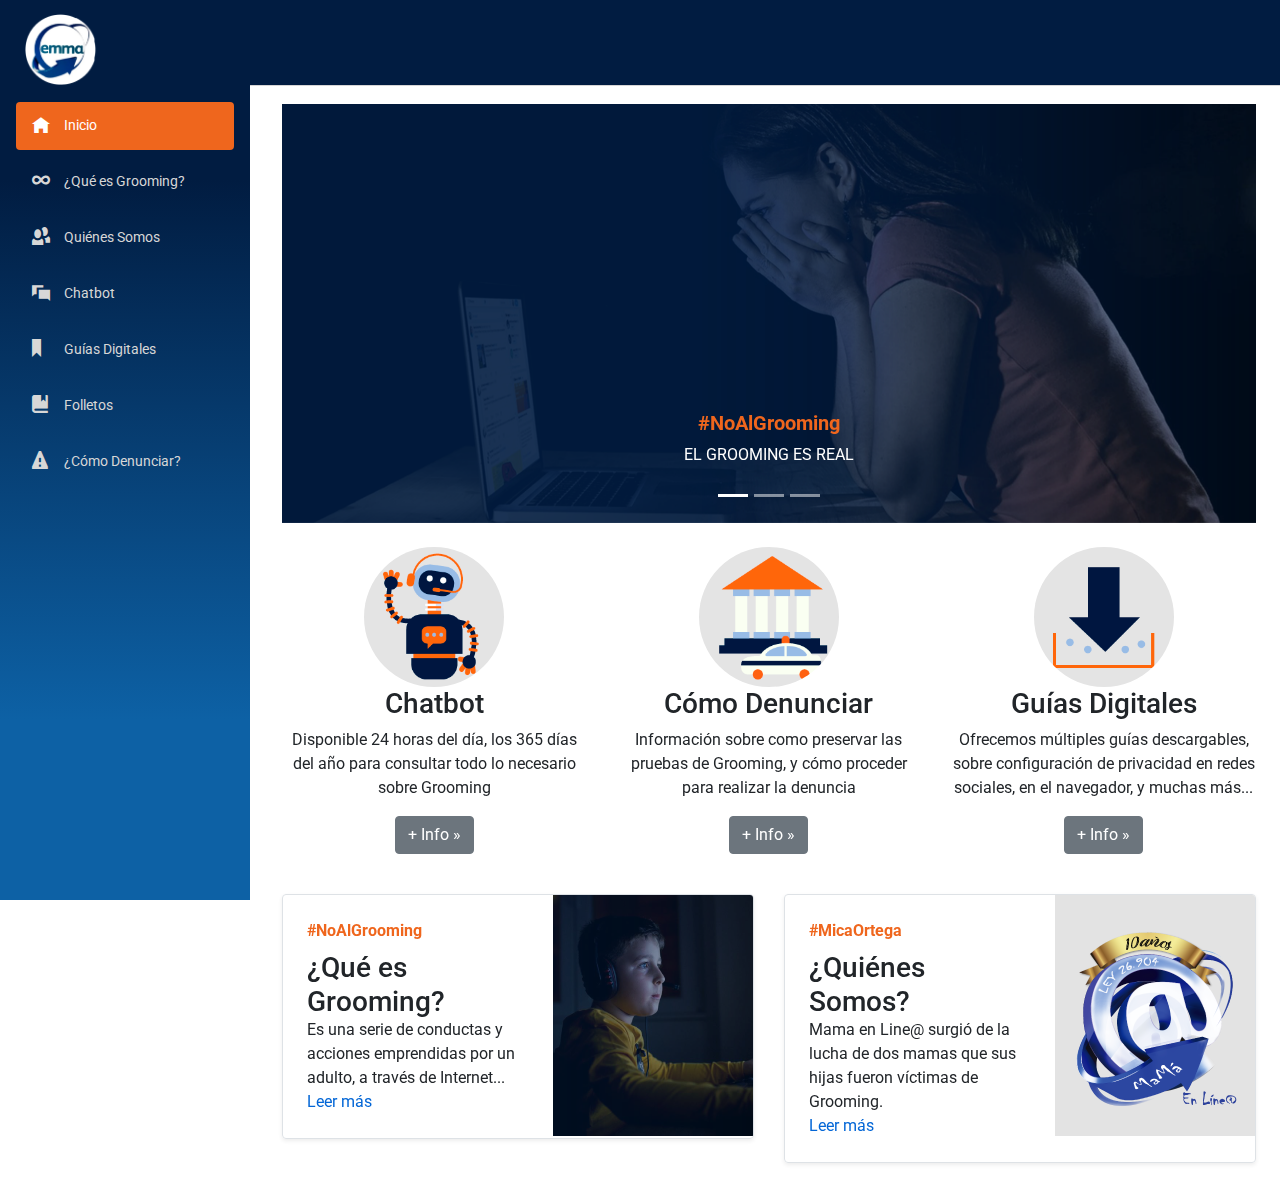
==== index.html @ 9c75d2e2 "Initial commit" ====
﻿<!DOCTYPE html>
<html>

<head>
    <meta charset="utf-8" />
    <meta name="viewport" content="width=device-width, initial-scale=1.0, maximum-scale=1.0, user-scalable=no" />
    <title>Emma</title>
   
    <link href="css/bootstrap.css" rel="stylesheet" />
    <link href="css/bootstrap-reboot.css" rel="stylesheet" />
    <link href="css/bootstrap-grid.css" rel="stylesheet" />  
    <link href="css/app.css" rel="stylesheet" />  
    <link href="css/bp-estilos.css" rel="stylesheet" />   
   <link href="https://fonts.googleapis.com/css2?family=Roboto:wght@100;300;400;700;900&display=swap" rel="stylesheet">
    <link rel="apple-touch-icon" sizes="512x512" href="icon-512.png" />
    
</head>

<body>
    <app>
     
    <div class="sidebar"><!--!-->
    <!--!--><div class="top-row pl-4 navbar navbar-dark"><!--!-->
    <!--!--><a class="navbar-brand text-center" href="index.html"><img src="img/logo.png"></a>
    <button class="navbar-toggler" type="button" data-toggle="collapse" data-target="#menu" aria-controls="navbarSupportedContent"><!--!-->
        <span class="navbar-toggler-icon"></span>
    </button><!--!-->
</div><!--!-->

<div class="collapse" id="menu"><!--!-->
    <ul class="nav flex-column"><!--!-->
        <li class="nav-item px-3"><!--!-->
            <!--!--><a href="index.html" class="nav-link active"><!--!-->
                <span class="oi oi-home" aria-hidden="true"></span> Inicio
            </a><!--!-->
        </li><!--!-->
        <li class="nav-item px-3"><!--!-->
            <!--!--><a href="que_es_grooming.html" class="nav-link "><!--!-->
                <span class="oi oi-infinity" aria-hidden="true"></span> ¿Qué es Grooming?
            </a><!--!-->
        </li><!--!-->
        <li class="nav-item px-3"><!--!-->
            <!--!--><a href="quienes_somos.html" class="nav-link"><!--!-->
                <span class="oi oi-people" aria-hidden="true"></span> Quiénes Somos
            </a><!--!-->
        </li><!--!-->
        <li class="nav-item px-3"><!--!-->
            <!--!--><a href="chatbot.html" class="nav-link "><!--!-->
                <span class="oi oi-chat" id="show-bp" aria-hidden="true"></span> Chatbot
            </a><!--!-->
        </li><!--!-->
        <li class="nav-item px-3"><!--!-->
            <!--!--><a href="guias_digitales.html" class="nav-link"><!--!-->
                <span class="oi oi-bookmark" aria-hidden="true"></span> Guías Digitales
            </a><!--!-->
        </li><!--!-->
        <li class="nav-item px-3"><!--!-->
            <!--!--><a href="folletos.html" class="nav-link"><!--!-->
                <span class="oi oi-book" aria-hidden="true"></span> Folletos
            </a><!--!-->
        </li><!--!-->
        <li class="nav-item px-3"><!--!-->
            <!--!--><a href="denuncias.html" class="nav-link"><!--!-->
                <span class="oi oi-warning" aria-hidden="true"></span>¿Cómo Denunciar?
            </a><!--!-->
        </li><!--!-->
    </ul><!--!-->
</div><!--!-->
</div>

<div class="main"><!--!-->
    <!--!--><div class="top-row px-4">
       
    </div>

    <div class="content px-4"><!--!-->
        <!--!--><!--!-->
        <div class="containter-fluid">
        <div id="carouselExampleIndicators" class="carousel slide" data-ride="carousel">
          <ol class="carousel-indicators">
            <li data-target="#carouselExampleIndicators" data-slide-to="0" class="active"></li>
            <li data-target="#carouselExampleIndicators" data-slide-to="1"></li>
            <li data-target="#carouselExampleIndicators" data-slide-to="2"></li>
          </ol>
          <div class="carousel-inner">
            <div class="carousel-item active">
              <img src="img/slide1.png" class="d-block w-100" alt="...">
              <div class="carousel-caption d-none d-md-block">
                  <h5>#NoAlGrooming</h5>
                  <p>EL GROOMING ES REAL</p>
                </div>
            </div>
            <div class="carousel-item">
              <img src="img/slide1.png" class="d-block w-100" alt="...">
              <div class="carousel-caption d-none d-md-block">
              <h5>#NoAlGrooming</h5>
                  <p>EL GROOMING LE SUCEDE A 3 DE CADA 5 MENORES EN ARGENTINA</p>
               </div>   
                </div>
            
            <div class="carousel-item">
              <img src="img/slide1.png" class="d-block w-100" alt="...">
              <div class="carousel-caption d-none d-md-block">
              <h5 >#NoAlGrooming</h5>
                  <p>ES NECESARIO DENUNCIAR LOS CASOS DE GROOMING</p>
              </div>
                </div>
            </div>
          </div>
         
          <a class="carousel-control-next" href="#carouselExampleIndicators" role="button" data-slide="next">
            <span class="carousel-control-next-icon" aria-hidden="true"></span>
            <span class="sr-only">Next</span>
          </a>
      </div>
      <!-- circulos -->
      <div class="row text-center mt-4">
      <div class="col-lg-4">
        <img src="img/robot.png" class="rounded-circle"  width="140" height="140" />
      
        <h3>Chatbot</h3>
        <p>Disponible 24 horas del día, los 365 días del año para consultar todo lo necesario sobre Grooming</p>
        <p><a class="btn btn-secondary" href="#" role="button">+ Info »</a></p>
      </div><!-- /.col-lg-4 -->
      <div class="col-lg-4">
         <img src="img/denunciar.png" class="rounded-circle"  width="140" height="140" />
        <h3>Cómo Denunciar</h3>
        <p>Información sobre como preservar las pruebas de Grooming, y cómo proceder para realizar la denuncia</p>
        <p><a class="btn btn-secondary" href="#" role="button">+ Info »</a></p>
      </div><!-- /.col-lg-4 -->
      <div class="col-lg-4">
        <img src="img/guias.png" class="rounded-circle"  width="140" height="140" />
        <h3>Guías Digitales</h3>
        <p>Ofrecemos múltiples guías descargables, sobre configuración de privacidad en redes sociales, en el navegador, y muchas más...</p>
        <p><a class="btn btn-secondary" href="#" role="button">+ Info »</a></p>
      </div><!-- /.col-lg-4 -->
    </div>

    <!--fin circulos -->

      <!-- comienzan tarjetas-->
      <div class="row mb-2 mt-4">
    <div class="col-md-6">
      <div class="row no-gutters border rounded overflow-hidden flex-md-row mb-4 shadow-sm h-md-250 position-relative">
        <div class="col p-4 d-flex flex-column position-static">
          <strong class="d-inline-block mb-2 text-secondary">#NoAlGrooming</strong>
          <h3 class="mb-0">¿Qué es Grooming?</h3>
         
          <p class="card-text mb-auto">Es una serie de conductas y acciones emprendidas por un adulto, a través de Internet...</p>
          <a href="que_es_grooming.html" class="stretched-link">Leer más</a>
        </div>
        <div class="col-auto d-none d-lg-block">
           <img src="img/neneacceso.png" />
        </div>
      </div>
    </div>
    <div class="col-md-6">
      <div class="row no-gutters border rounded overflow-hidden flex-md-row mb-4 shadow-sm h-md-250 position-relative">
        <div class="col p-4 d-flex flex-column position-static">
          <strong class="d-inline-block mb-2 text-secondary">#MicaOrtega</strong>
          <h3 class="mb-0">¿Quiénes Somos?</h3>
          
          <p class="mb-auto">Mama en Line@ surgió de la lucha de dos mamas que sus hijas fueron víctimas de Grooming.</p>
          <a href="quienes_somos.html" class="stretched-link">Leer más</a>
        </div>
        <div class="col-auto d-none d-lg-block">

            <img src="img/mamalineaacceso.png"  />
        </div>
      </div>
    </div>
  </div>
    <!-- fin tarjetas tarjetas-->
    </div>


        <!--!-->
    </div><!--!-->
</div>

</app>

   

    <script src="js/jquery-3.5.1.min.js"></script>
    <script src="js/bootstrap.js"></script>
    <script src="js/bootstrap.bundle.js"></script>   
    
    

</body>

</html>
---- css/app.css ----
﻿@import url('open-iconic/font/css/open-iconic-bootstrap.min.css');

html, body {
   font-family: 'Roboto', sans-serif;
}

a, .btn-link {
    color: #0366d6;
}

.btn-primary {
    color: #fff;
    background-color: #1b6ec2;
    border-color: #1861ac;
}

app {
    position: relative;
    display: flex;
    flex-direction: column;
}

.top-row {
    height: 5.4rem;
    display: flex;
    align-items: center;
}

.main {
    flex: 1;
}

    .main .top-row {
        background-color: #011c41;
        border-bottom: 1px solid #d6d5d5;
        justify-content: flex-end;
    }

        .main .top-row > a, .main .top-row .btn-link {
            white-space: nowrap;
            margin-left: 1.5rem;
        }

.main .top-row a:first-child {
    overflow: hidden;
    text-overflow: ellipsis;
}

.sidebar {
    background: linear-gradient(180deg, #011c41 0%, #011c41 20%, #0d61a5 80%);
}

    .sidebar .top-row {
       /* background: linear-gradient(180deg, #062b4a 0%, #063a64 70%);*/
       background-color: #011c41;
    }

    .sidebar .navbar-brand {
        font-size: 1.1rem;
    }

    .sidebar .oi {
        width: 2rem;
        font-size: 1.1rem;
        vertical-align: text-top;
        top: -2px;
    }

    .sidebar .nav-item {
        font-size: 0.9rem;
        padding-bottom: 0.5rem;
    }

        .sidebar .nav-item:first-of-type {
            padding-top: 1rem;
        }

        .sidebar .nav-item:last-of-type {
            padding-bottom: 1rem;
        }

        .sidebar .nav-item a {
            color: #d7d7d7;
            border-radius: 4px;
            height: 3rem;
            display: flex;
            align-items: center;
            line-height: 3rem;
        }

            .sidebar .nav-item a.active {
                background-color: #ef661d;
                color: white;
            }

            .sidebar .nav-item a:hover {
                background-color: #ef661d75;
                color: white;
            }

.content {
    padding-top: 1.1rem;
}

.navbar-toggler {
    background-color: rgba(255, 255, 255, 0.1);
}

.valid.modified:not([type=checkbox]) {
    outline: 1px solid #26b050;
}

.invalid {
    outline: 1px solid red;
}

.validation-message {
    color: red;
}

#blazor-error-ui {
    background: lightyellow;
    bottom: 0;
    box-shadow: 0 -1px 2px rgba(0, 0, 0, 0.2);
    display: none;
    left: 0;
    padding: 0.6rem 1.25rem 0.7rem 1.25rem;
    position: fixed;
    width: 100%;
    z-index: 1000;
}

#blazor-error-ui .dismiss {
    cursor: pointer;
    position: absolute;
    right: 0.75rem;
    top: 0.5rem;
}

#carouselExampleIndicators  h5{ color:#ef661d !important; font-weight: bold; }
.navbar-brand img{height:4.5rem}

@media (max-width: 767.98px) {
    .main .top-row:not(.auth) {
        display: none;
    }

    .main .top-row.auth {
        justify-content: space-between;
    }

    .main .top-row a, .main .top-row .btn-link {
        margin-left: 0;
    }
}

@media (min-width: 768px) {
    app {
        flex-direction: row;
    }

    .sidebar {
        width: 250px;
        height: 100vh;
        position: sticky;
        top: 0;
    }

    .main .top-row {
        position: sticky;
        top: 0;
    }

    .main > div {
        padding-left: 2rem !important;
        padding-right: 1.5rem !important;
    }

    .navbar-toggler {
        display: none;
    }

    .sidebar .collapse {
        /* Never collapse the sidebar for wide screens */
        display: block;
    }
}
---- css/bp-estilos.css ----
﻿.bp-web-widget {
    font-family: Arimo, sans-serif !important;
}

.bpw-from-bot .bpw-chat-bubble {
    background-color: #0d61a5 !important;
    color: #d8d8d8 !important;
}

.bpw-chat-bubble:last-of-type {
    border-radius: 10px !important;
}

.bpw-chat-bubble:first-of-type {
    border-radius: 10px !important;
}

.bpw-from-user .bpw-chat-bubble:last-of-type {
    border-bottom-right-radius: 0px !important;
}

.bpw-from-bot .bpw-chat-bubble:last-of-type {
    border-bottom-left-radius: 0px !important;
}

.bpw-from-user .bpw-chat-bubble {
    background-color: #011c41 !important;
    color: #d8d8d8 !important;
}

.bpw-date-container .bpw-small-line {
    border-bottom: none !important;
}

.bpw-date-container {
    font-weight: 700 !important;
    font-size: 14px !important;
}

.bpw-header-container {
    background-color: #f8f8f8 !important;
    border-bottom: none !important;
}

.bpw-bot-avatar img,
.bpw-bot-avatar svg {
    border: none !important;
    border-radius: 50% !important;
}

.bpw-composer {
    padding: 10px !important;
    background: none !important;
    border: none !important;
}

    .bpw-composer textarea {
        background: #ececec !important;
        border-radius: 20px !important;
        font-size: 1.25rem !important;
        overflow: hidden !important;
    }

.send-btn {
    position: absolute !important;
    right: 30px !important;
    bottom: 28px !important;
    border: none !important;
    border-radius: 5px !important;
    background: #fff !important;
    padding: 5px !important;
    font-size: 14px !important;
    font-weight: 500 !important;
    cursor: pointer !important;
}

    .send-btn:hover {
        background: #d8d8d8 !important;
    }

.bpw-button {
    background-color: var(--main-bg-color) !important;
    font-size: 1rem !important;
    padding: 0.2rem 0.5rem !important;
    min-width: 5rem !important;
    height: 35px !important;
    text-align: center !important;
    border: 1px solid currentColor !important;
    border-radius: 14px !important;
    cursor: pointer !important;
    margin: 3px 2px !important;
    text-transform: none !important;
    overflow: visible !important;
    align-items: flex-start !important;
}

    .bpw-button:hover {
        background-color: rgb(239 102 29) !important;
        color: #f5f5f5 !important;
        border-color: #80330b !important;
        border-width: 1px !important;
    }
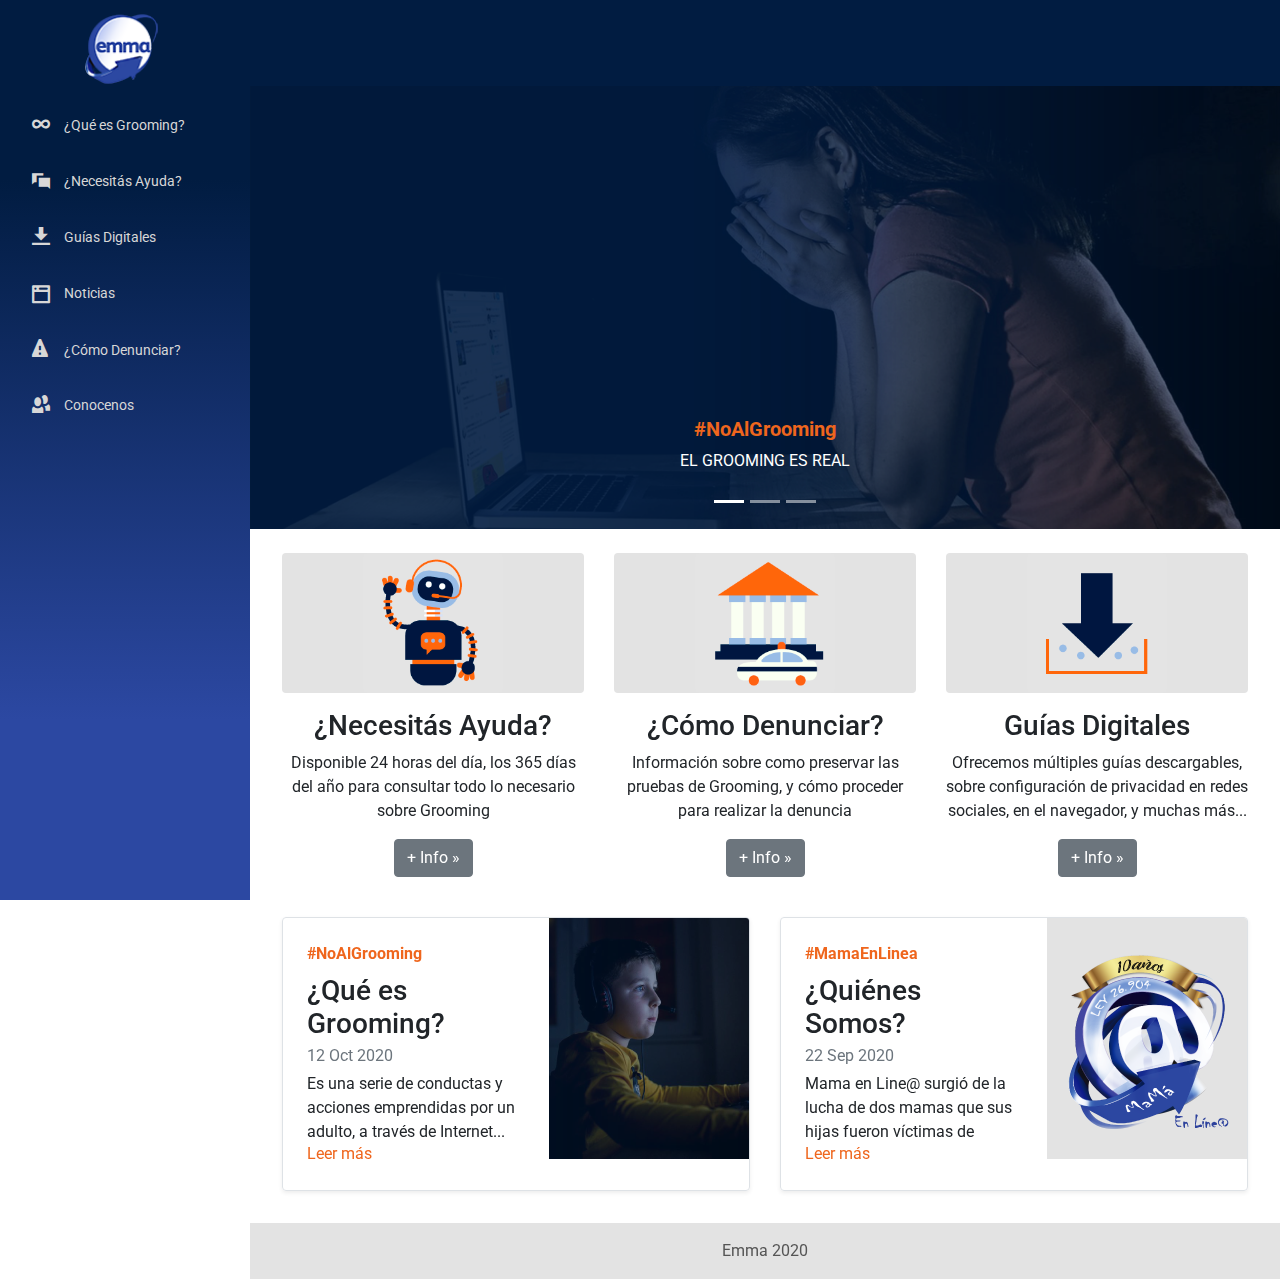
==== commit 4e0f65eb: "Se suben los cambios hechos por Romi" ====
--- a/index.html
+++ b/index.html
@@ -20,8 +20,8 @@
     <app>
      
     <div class="sidebar"><!--!-->
-    <!--!--><div class="top-row pl-4 navbar navbar-dark"><!--!-->
-    <!--!--><a class="navbar-brand text-center" href="index.html"><img src="img/logo.png"></a>
+    <!--!--><div class="top-row pl-4 navbar navbar-dark text-center"><!--!-->
+    <!--!--><a id="alogo" class="navbar-brand text-center" href="index.html"><img src="img/logo_emma_transparente.png"></a>
     <button class="navbar-toggler" type="button" data-toggle="collapse" data-target="#menu" aria-controls="navbarSupportedContent"><!--!-->
         <span class="navbar-toggler-icon"></span>
     </button><!--!-->
@@ -29,53 +29,51 @@
 
 <div class="collapse" id="menu"><!--!-->
     <ul class="nav flex-column"><!--!-->
-        <li class="nav-item px-3"><!--!-->
-            <!--!--><a href="index.html" class="nav-link active"><!--!-->
-                <span class="oi oi-home" aria-hidden="true"></span> Inicio
-            </a><!--!-->
-        </li><!--!-->
-        <li class="nav-item px-3"><!--!-->
-            <!--!--><a href="que_es_grooming.html" class="nav-link "><!--!-->
-                <span class="oi oi-infinity" aria-hidden="true"></span> ¿Qué es Grooming?
-            </a><!--!-->
-        </li><!--!-->
-        <li class="nav-item px-3"><!--!-->
-            <!--!--><a href="quienes_somos.html" class="nav-link"><!--!-->
-                <span class="oi oi-people" aria-hidden="true"></span> Quiénes Somos
-            </a><!--!-->
-        </li><!--!-->
+        
+        <li class="nav-item px-3"><!--!-->
+            <!--!--><a href="que_es_grooming.html" class="nav-link"><!--!-->
+               <span  class="oi oi-infinity" aria-hidden="true"></span> ¿Qué es Grooming?
+            </a><!--!-->
+        </li><!--!-->
+        
         <li class="nav-item px-3"><!--!-->
             <!--!--><a href="chatbot.html" class="nav-link "><!--!-->
-                <span class="oi oi-chat" id="show-bp" aria-hidden="true"></span> Chatbot
+                <span class="oi oi-chat" id="show-bp" aria-hidden="true"></span> ¿Necesitás Ayuda?
             </a><!--!-->
         </li><!--!-->
         <li class="nav-item px-3"><!--!-->
             <!--!--><a href="guias_digitales.html" class="nav-link"><!--!-->
-                <span class="oi oi-bookmark" aria-hidden="true"></span> Guías Digitales
-            </a><!--!-->
-        </li><!--!-->
-        <li class="nav-item px-3"><!--!-->
-            <!--!--><a href="folletos.html" class="nav-link"><!--!-->
-                <span class="oi oi-book" aria-hidden="true"></span> Folletos
-            </a><!--!-->
-        </li><!--!-->
-        <li class="nav-item px-3"><!--!-->
-            <!--!--><a href="denuncias.html" class="nav-link"><!--!-->
-                <span class="oi oi-warning" aria-hidden="true"></span>¿Cómo Denunciar?
+                <span class="oi oi-data-transfer-download"></span> Guías Digitales
+            </a><!--!-->
+        </li><!--!-->
+         <li class="nav-item px-3"><!--!-->
+            <!--!--><a href="noticias.html" class="nav-link"><!--!-->
+                <span class="oi oi-browser" aria-hidden="true"></span> Noticias
+            </a><!--!-->
+        </li><!--!-->
+        
+        <li class="nav-item px-3"><!--!-->
+            <!--!--><a style="line-height: 1.2rem;" href="denuncias.html" class="nav-link"><!--!-->
+        <span class="oi oi-warning" aria-hidden="true"></span>¿Cómo Denunciar?
+            </a><!--!-->
+        </li><!--!-->
+        <li class="nav-item px-3"><!--!-->
+            <!--!--><a  href="quienes_somos.html" class="nav-link"><!--!-->
+                <span class="oi oi-people" aria-hidden="true"></span> Conocenos
             </a><!--!-->
         </li><!--!-->
     </ul><!--!-->
 </div><!--!-->
 </div>
 
-<div class="main"><!--!-->
+<div class="main" id="inicio"><!--!-->
     <!--!--><div class="top-row px-4">
        
     </div>
 
-    <div class="content px-4"><!--!-->
+    <div id="contieneSlide" class="content" ><!--!-->
         <!--!--><!--!-->
-        <div class="containter-fluid">
+        <div >
         <div id="carouselExampleIndicators" class="carousel slide" data-ride="carousel">
           <ol class="carousel-indicators">
             <li data-target="#carouselExampleIndicators" data-slide-to="0" class="active"></li>
@@ -84,70 +82,77 @@
           </ol>
           <div class="carousel-inner">
             <div class="carousel-item active">
-              <img src="img/slide1.png" class="d-block w-100" alt="...">
-              <div class="carousel-caption d-none d-md-block">
+              <img src="img/slide1.png" class="d-md-none d-none d-sm-none d-lg-block d-xl-block w-100" alt="...">
+              <img src="img/slide1m.png" class="d-md-block d-sm-block d-lg-none d-xl-none w-100" alt="...">
+              <div class="carousel-caption ">
                   <h5>#NoAlGrooming</h5>
                   <p>EL GROOMING ES REAL</p>
                 </div>
             </div>
             <div class="carousel-item">
-              <img src="img/slide1.png" class="d-block w-100" alt="...">
-              <div class="carousel-caption d-none d-md-block">
+               <img src="img/slide1.png" class="d-md-none d-none d-sm-none d-lg-block d-xl-block w-100" alt="...">
+              <img src="img/slide1m.png" class="d-md-block d-sm-block d-lg-none d-xl-none w-100" alt="...">
+              <div class="carousel-caption">
               <h5>#NoAlGrooming</h5>
                   <p>EL GROOMING LE SUCEDE A 3 DE CADA 5 MENORES EN ARGENTINA</p>
                </div>   
                 </div>
             
             <div class="carousel-item">
-              <img src="img/slide1.png" class="d-block w-100" alt="...">
-              <div class="carousel-caption d-none d-md-block">
+               <img src="img/slide1.png" class="d-md-none d-none d-sm-none d-lg-block d-xl-block w-100" alt="...">
+              <img src="img/slide1m.png" class="d-md-block d-sm-block d-lg-none d-xl-none w-100" alt="...">
+              <div class="carousel-caption">
               <h5 >#NoAlGrooming</h5>
                   <p>ES NECESARIO DENUNCIAR LOS CASOS DE GROOMING</p>
               </div>
                 </div>
             </div>
           </div>
-         
-          <a class="carousel-control-next" href="#carouselExampleIndicators" role="button" data-slide="next">
-            <span class="carousel-control-next-icon" aria-hidden="true"></span>
-            <span class="sr-only">Next</span>
-          </a>
-      </div>
-      <!-- circulos -->
-      <div class="row text-center mt-4">
-      <div class="col-lg-4">
-        <img src="img/robot.png" class="rounded-circle"  width="140" height="140" />
+         </div>
+
+         <div class="container">       
       
-        <h3>Chatbot</h3>
-        <p>Disponible 24 horas del día, los 365 días del año para consultar todo lo necesario sobre Grooming</p>
-        <p><a class="btn btn-secondary" href="#" role="button">+ Info »</a></p>
-      </div><!-- /.col-lg-4 -->
-      <div class="col-lg-4">
-         <img src="img/denunciar.png" class="rounded-circle"  width="140" height="140" />
-        <h3>Cómo Denunciar</h3>
-        <p>Información sobre como preservar las pruebas de Grooming, y cómo proceder para realizar la denuncia</p>
-        <p><a class="btn btn-secondary" href="#" role="button">+ Info »</a></p>
-      </div><!-- /.col-lg-4 -->
-      <div class="col-lg-4">
-        <img src="img/guias.png" class="rounded-circle"  width="140" height="140" />
-        <h3>Guías Digitales</h3>
-        <p>Ofrecemos múltiples guías descargables, sobre configuración de privacidad en redes sociales, en el navegador, y muchas más...</p>
-        <p><a class="btn btn-secondary" href="#" role="button">+ Info »</a></p>
-      </div><!-- /.col-lg-4 -->
-    </div>
-
-    <!--fin circulos -->
+      
+          <!-- circulos -->
+          <div class="row text-center mt-4">
+          <div class="col-lg-4">
+            <p style="background-color: #e3e3e3" class="rounded">
+              <img src="img/robot.png" class="rounded"  width="140" height="140" />
+            </p>  
+          
+            <h3>¿Necesitás Ayuda?</h3>
+            <p>Disponible 24 horas del día, los 365 días del año para consultar todo lo necesario sobre Grooming</p>
+            <p><a class="btn btn-secondary" href="chatbot.html" role="button">+ Info »</a></p>
+          </div><!-- /.col-lg-4 -->
+          <div class="col-lg-4">
+             <p style="background-color: #e3e3e3" class="rounded">
+             <img src="img/denunciar.png" class="rounded"  width="140" height="140" />
+           </p>
+            <h3>¿Cómo Denunciar?</h3>
+            <p>Información sobre como preservar las pruebas de Grooming, y cómo proceder para realizar la denuncia</p>
+            <p><a class="btn btn-secondary" href="denuncias.html" role="button">+ Info »</a></p>
+          </div><!-- /.col-lg-4 -->
+          <div class="col-lg-4">
+            <p style="background-color: #e3e3e3" class="rounded"><img src="img/guias.png" class="rounded"  width="140" height="140" /></p>
+            <h3>Guías Digitales</h3>
+            <p>Ofrecemos múltiples guías descargables, sobre configuración de privacidad en redes sociales, en el navegador, y muchas más...</p>
+            <p><a class="btn btn-secondary" href="guias_digitales.html" role="button">+ Info »</a></p>
+          </div><!-- /.col-lg-4 -->
+        </div>
+
+        <!--fin circulos -->
+      
 
       <!-- comienzan tarjetas-->
-      <div class="row mb-2 mt-4">
+      <div class="row mb-2 mt-4" id="noticias">
     <div class="col-md-6">
       <div class="row no-gutters border rounded overflow-hidden flex-md-row mb-4 shadow-sm h-md-250 position-relative">
         <div class="col p-4 d-flex flex-column position-static">
           <strong class="d-inline-block mb-2 text-secondary">#NoAlGrooming</strong>
           <h3 class="mb-0">¿Qué es Grooming?</h3>
-         
+         <div class="mb-1 text-muted">12 Oct 2020</div>
           <p class="card-text mb-auto">Es una serie de conductas y acciones emprendidas por un adulto, a través de Internet...</p>
-          <a href="que_es_grooming.html" class="stretched-link">Leer más</a>
+          <a href="detalle_noticia.html" class="stretched-link">Leer más</a>
         </div>
         <div class="col-auto d-none d-lg-block">
            <img src="img/neneacceso.png" />
@@ -157,11 +162,11 @@
     <div class="col-md-6">
       <div class="row no-gutters border rounded overflow-hidden flex-md-row mb-4 shadow-sm h-md-250 position-relative">
         <div class="col p-4 d-flex flex-column position-static">
-          <strong class="d-inline-block mb-2 text-secondary">#MicaOrtega</strong>
+          <strong class="d-inline-block mb-2 text-secondary">#MamaEnLinea</strong>
           <h3 class="mb-0">¿Quiénes Somos?</h3>
-          
-          <p class="mb-auto">Mama en Line@ surgió de la lucha de dos mamas que sus hijas fueron víctimas de Grooming.</p>
-          <a href="quienes_somos.html" class="stretched-link">Leer más</a>
+          <div class="mb-1 text-muted">22 Sep 2020</div>
+          <p class="card-text mb-auto">Mama en Line@ surgió de la lucha de dos mamas que sus hijas fueron víctimas de Grooming.</p>
+          <a href="detalle_noticia.html" class="stretched-link">Leer más</a>
         </div>
         <div class="col-auto d-none d-lg-block">
 
@@ -170,7 +175,15 @@
       </div>
     </div>
   </div>
-    <!-- fin tarjetas tarjetas-->
+
+  </div>
+  <div class="container-fluid">
+    <footer class="row text-center" id="footer">
+      <div class="col p-3">Emma 2020</div>
+    </footer>
+  </div>
+    
+    
     </div>
 
 
--- a/css/app.css
+++ b/css/app.css
@@ -4,16 +4,79 @@
    font-family: 'Roboto', sans-serif;
 }
 
+.tituloSeccion{color: #011c41; border-bottom: 1px solid #ef661d; font-family: 'Roboto', sans-serif !important;}
+
 a, .btn-link {
-    color: #0366d6;
-}
-
+    color: #011c41;
+}
+a, .btn-link:hover {
+    color: #ef661d;
+    text-decoration: none;
+}
+a, .btn-link:active {
+       text-decoration: none;
+}
+.btn-
 .btn-primary {
     color: #fff;
     background-color: #1b6ec2;
     border-color: #1861ac;
 }
 
+.card-header{background-color: #e3e3e3;
+border-top:1px solid #ccc;}
+
+.page-item.active .page-link {
+        background-color: #011c41;
+    border-color: #011c41;
+}
+.page-link{color:#011c41;}
+.btn-primary{ background-color: #ef661d; border:1px solid #ef661d; }
+.btn-primary:hover{ background-color: #ce521b; border:1px solid #ef661d; }
+.btn-primary:active{ background-color: #ce521b !important; border:1px solid #ef661d !important; }
+.btn-primary:focus, .btn-primary.focus {
+    box-shadow: 0 0 0 0.2rem rgba(239, 102, 39, 0.5) !important;
+}
+.btn-warning{ background-color: #86a8db; border:1px solid #86a8db; color: #fff; }
+.btn-warning:hover{ background-color: #a2bbe4; border:1px solid #a2bbe4; color: #fff; }
+.btn-warning:active{ background-color: #a2bbe4 !important; border:1px solid #a2bbe4 !important; color: #fff; }
+.btn-warning:focus, .btn-warning.focus {
+    box-shadow: 0 0 0 0.2rem rgba(134, 168, 219, 0.5) !important;
+}
+
+.btn-danger{ background-color: #011c41; border:1px solid #011c41; color: #fff; }
+.btn-danger:hover{ background-color: #0b2b51; border:1px solid #011c41; color: #fff; }
+.btn-danger:active{ background-color: #0b2b51 !important; border:1px solid #011c41 !important; color: #fff; }
+.btn-danger:focus, .btn-danger.focus {
+    box-shadow: 0 0 0 0.2rem rgba(11, 43, 81, 0.5) !important;
+}
+#ley26904{ color: #ef661d; }
+
+.container{ padding-left: 2rem !important;
+        padding-right: 2rem !important;}
+
+
+
+footer{background-color: #e3e3e3; color: #555;}
+
+.panic-btn {
+    height: 50px;
+    width: 50px;
+    border-radius: 50%;
+    position: fixed;
+    bottom: 40px;
+    left: 30px;
+    z-index: 999;
+    background: #ee3637;
+    border: 1px solid #c22222;
+    box-shadow: 0 0 15px rgba(0,0,0,.2);
+    overflow: hidden;
+    animation: animate 1.9s linear infinite;
+}
+
+#noticias .card-text{ height: 70px !important; overflow: hidden}
+#noticias h3{height: 70px; overflow: hidden;}
+.card-header h2 .btn{text-align: left !important;}
 app {
     position: relative;
     display: flex;
@@ -32,7 +95,7 @@
 
     .main .top-row {
         background-color: #011c41;
-        border-bottom: 1px solid #d6d5d5;
+        border-bottom: 0px solid #d6d5d5;
         justify-content: flex-end;
     }
 
@@ -47,7 +110,7 @@
 }
 
 .sidebar {
-    background: linear-gradient(180deg, #011c41 0%, #011c41 20%, #0d61a5 80%);
+    background: linear-gradient(180deg, #011c41 0%, #011c41 20%, #2c48a2 80%);
 }
 
     .sidebar .top-row {
@@ -139,12 +202,15 @@
 
 #carouselExampleIndicators  h5{ color:#ef661d !important; font-weight: bold; }
 .navbar-brand img{height:4.5rem}
+#alogo{width: 100%; }
 
 @media (max-width: 767.98px) {
     .main .top-row:not(.auth) {
         display: none;
     }
 
+    #alogo{width: auto !important; }
+
     .main .top-row.auth {
         justify-content: space-between;
     }
@@ -153,6 +219,7 @@
         margin-left: 0;
     }
 }
+#inicio .content{padding-top: 0;}
 
 @media (min-width: 768px) {
     app {
@@ -169,12 +236,17 @@
     .main .top-row {
         position: sticky;
         top: 0;
+        z-index: 100;
     }
 
     .main > div {
         padding-left: 2rem !important;
         padding-right: 1.5rem !important;
     }
+    #inicio  #contieneSlide {
+        padding-left: 0 !important;
+        padding-right: 0 !important;
+    }
 
     .navbar-toggler {
         display: none;
